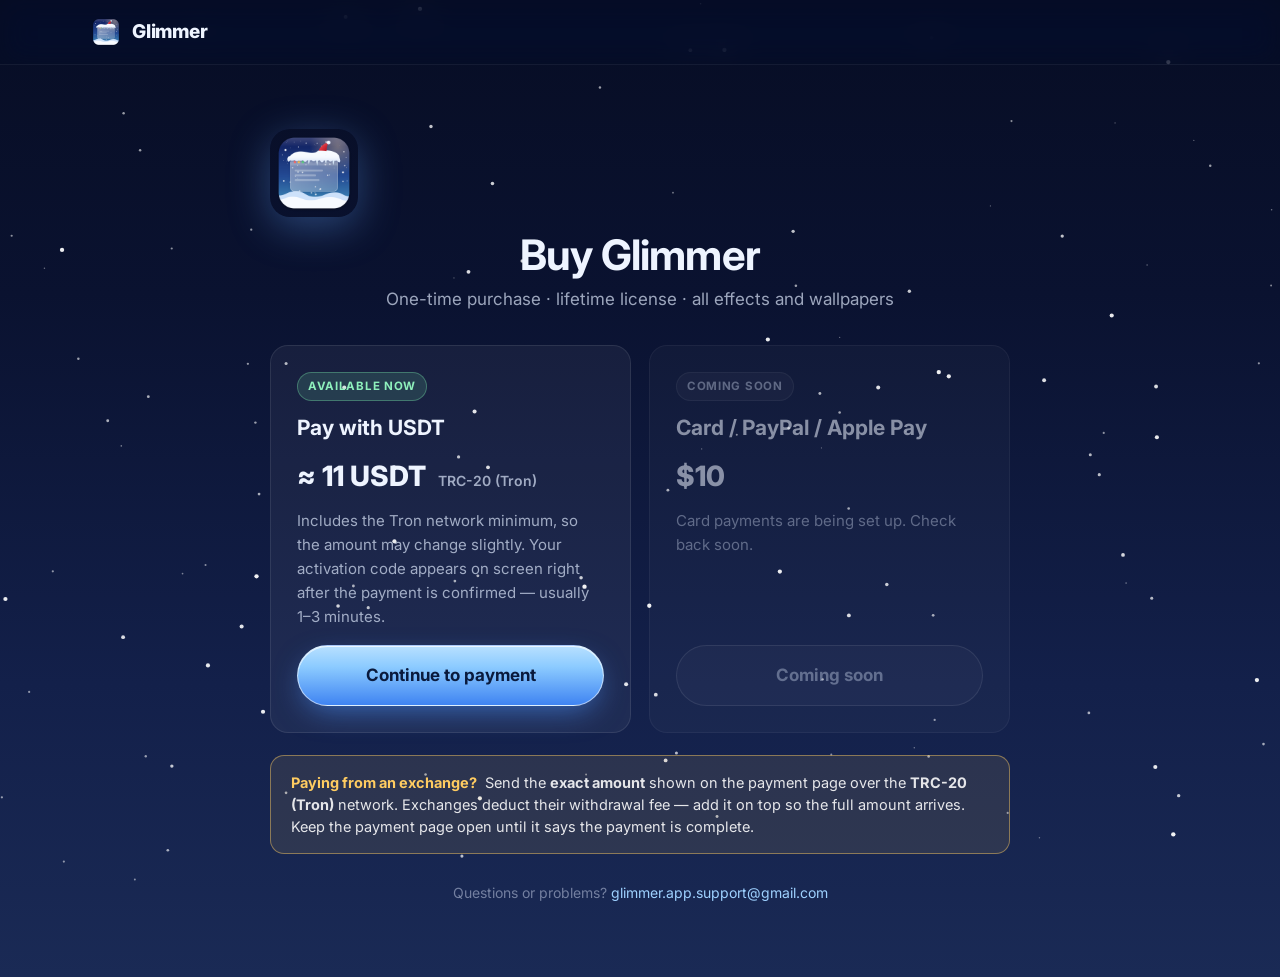
==== buy.html @ 3667d6c6 "Add USDT checkout: buy page and thank-you page that shows the activation code" ====
<!doctype html>
<html lang="en">
<head>
  <meta charset="utf-8">
  <meta name="viewport" content="width=device-width, initial-scale=1, viewport-fit=cover">
  <title>Buy Glimmer</title>
  <meta name="description" content="Buy a lifetime Glimmer license — one-time purchase, your activation code arrives right after payment.">
  <meta name="theme-color" content="#0A1230">
  <meta name="robots" content="noindex">
  <link rel="icon" type="image/png" href="assets/img/favicon.png">
  <link rel="preconnect" href="https://fonts.googleapis.com">
  <link rel="preconnect" href="https://fonts.gstatic.com" crossorigin>
  <link href="https://fonts.googleapis.com/css2?family=Inter:wght@400;500;600;700;800&display=swap" rel="stylesheet">
  <link rel="stylesheet" href="assets/style.css">
  <link rel="stylesheet" href="assets/checkout.css">
</head>
<body>
  <canvas id="sky-snow" aria-hidden="true"></canvas>
  <header class="nav">
    <div class="wrap nav__inner">
      <a class="logo" href="./" aria-label="Glimmer home"><img src="assets/img/icon-512.png" alt="" width="32" height="32"><span>Glimmer</span></a>
    </div>
  </header>

  <main class="checkout wrap">
    <div class="checkout__head">
      <img class="checkout__icon" src="assets/img/icon-512.png" alt="" width="88" height="88">
      <h1>Buy Glimmer</h1>
      <p>One-time purchase · lifetime license · all effects and wallpapers</p>
    </div>

    <div class="options">
      <a class="option" href="https://glimmer-pay.glimmer-app.workers.dev/buy" rel="nofollow">
        <span class="option__badge">Available now</span>
        <span class="option__title">Pay with USDT</span>
        <span class="option__price"><span id="usdt-price">≈ 11</span> USDT <small>TRC-20 (Tron)</small></span>
        <span class="option__text">Includes the Tron network minimum, so the amount may change slightly. Your activation code appears on screen right after the payment is confirmed — usually 1–3 minutes.</span>
        <span class="btn btn--ice btn--lg btn--block">Continue to payment</span>
      </a>

      <div class="option option--soon" aria-disabled="true">
        <span class="option__badge option__badge--muted">Coming soon</span>
        <span class="option__title">Card / PayPal / Apple Pay</span>
        <span class="option__price">$10</span>
        <span class="option__text">Card payments are being set up. Check back soon.</span>
        <span class="btn btn--ghost btn--lg btn--block btn--soon">Coming soon</span>
      </div>
    </div>

    <div class="notice">
      <strong>Paying from an exchange?</strong>
      Send the <b>exact amount</b> shown on the payment page over the <b>TRC-20 (Tron)</b> network.
      Exchanges deduct their withdrawal fee — add it on top so the full amount arrives.
      Keep the payment page open until it says the payment is complete.
    </div>

    <p class="checkout__help">Questions or problems? <a href="mailto:glimmer.app.support@gmail.com">glimmer.app.support@gmail.com</a></p>
  </main>

  <script src="assets/main.js" defer></script>
  <script>
    // текущая цена в USDT (зависит от минимума сети Tron у NOWPayments)
    fetch('https://glimmer-pay.glimmer-app.workers.dev/min', { cache: 'no-store' })
      .then(r => r.json()).then(d => { if (d.price) document.getElementById('usdt-price').textContent = d.price.toFixed(2); })
      .catch(() => {});
  </script>
</body>
</html>
---- assets/style.css ----
:root {
  --navy-0: #070D24;
  --navy-1: #0A1230;
  --navy-2: #13204A;
  --navy-3: #1A2A55;
  --ice: #9ED1FF;
  --ice-2: #8CCBFF;
  --blue: #3F84F2;
  --text: #EEF4FF;
  --muted: rgba(226, 236, 255, 0.68);
  --dim: rgba(226, 236, 255, 0.45);
  --card: rgba(255, 255, 255, 0.05);
  --card-border: rgba(255, 255, 255, 0.09);
  --snow: #F2F7FF;
  --radius: 18px;
  --wrap: 1180px;
  --pad: clamp(20px, 4vw, 40px);
}

* { box-sizing: border-box; }
html { scroll-behavior: smooth; -webkit-text-size-adjust: 100%; }
body {
  margin: 0;
  font-family: Inter, -apple-system, BlinkMacSystemFont, "SF Pro Text", "Segoe UI", sans-serif;
  color: var(--text);
  background: linear-gradient(180deg, var(--navy-0) 0%, var(--navy-1) 30%, var(--navy-2) 70%, var(--navy-3) 100%);
  background-color: var(--navy-1);
  line-height: 1.6;
  overflow-x: hidden;
  -webkit-font-smoothing: antialiased;
}
img { max-width: 100%; display: block; }
a { color: inherit; text-decoration: none; }
h1, h2, h3 { margin: 0; line-height: 1.12; letter-spacing: -0.02em; }
h2 { font-size: clamp(30px, 4.4vw, 48px); font-weight: 800; }
h3 { font-size: 18px; font-weight: 700; }
p { margin: 0; }

.wrap { width: 100%; max-width: var(--wrap); margin: 0 auto; padding: 0 var(--pad); }

#sky-snow { position: fixed; inset: 0; width: 100%; height: 100%; pointer-events: none; z-index: 0; }
main, .nav, .footer { position: relative; z-index: 1; }

/* ---------- Buttons ---------- */
.btn {
  display: inline-flex; align-items: center; justify-content: center; gap: 10px;
  font-weight: 700; border-radius: 999px; border: 1px solid transparent;
  transition: transform .15s ease, box-shadow .2s ease, filter .2s ease;
  white-space: nowrap;
}
.btn svg { width: 20px; height: 20px; fill: none; stroke: currentColor; stroke-width: 2.4; stroke-linecap: round; stroke-linejoin: round; }
.btn--ice {
  color: #0A1A3D;
  background: linear-gradient(180deg, #B8E0FF 0%, var(--ice-2) 35%, var(--blue) 100%);
  border-color: rgba(255,255,255,.55);
  box-shadow: 0 10px 30px -8px rgba(79, 150, 255, .65), inset 0 1px 0 rgba(255,255,255,.7);
}
.btn--ice:hover { transform: translateY(-1px); filter: brightness(1.06); box-shadow: 0 14px 36px -8px rgba(79, 150, 255, .8), inset 0 1px 0 rgba(255,255,255,.7); }
.btn--ice:active { transform: translateY(0); filter: brightness(.95); }
.btn--sm { padding: 8px 18px; font-size: 14px; }
.btn--lg { padding: 16px 30px; font-size: 17px; }
.btn--block { width: 100%; }
.btn--ghost { color: var(--muted); background: rgba(255,255,255,.05); border-color: rgba(255,255,255,.16); }
.btn--soon { cursor: default; user-select: none; }
/* картинки и видео нельзя перетащить, выделить или сохранить через меню */
img, video { -webkit-user-drag: none; user-select: none; -webkit-touch-callout: none; }

.badge, .eyebrow {
  display: inline-block; font-size: 12px; font-weight: 700; letter-spacing: .12em; text-transform: uppercase; color: var(--ice);
}
.badge { padding: 7px 14px; border: 1px solid rgba(158, 209, 255, .35); border-radius: 999px; background: rgba(158, 209, 255, .08); }
.muted { color: var(--muted); }
.small { font-size: 13px; }

/* ---------- Nav ---------- */
.nav { position: sticky; top: 0; z-index: 20; backdrop-filter: saturate(150%) blur(14px); -webkit-backdrop-filter: saturate(150%) blur(14px); background: rgba(7, 13, 36, .55); border-bottom: 1px solid rgba(255,255,255,.06); }
.nav__inner { display: flex; align-items: center; gap: 28px; height: 64px; }
.logo { display: inline-flex; align-items: center; gap: 10px; font-weight: 800; font-size: 19px; letter-spacing: -0.01em; }
.logo img { width: 32px; height: 32px; border-radius: 8px; }
.nav__links { display: flex; gap: 28px; margin-left: auto; font-size: 15px; color: var(--muted); }
.nav__links a:hover { color: var(--text); }
.nav__toggle { display: none; }

/* ---------- Hero ---------- */
.hero { padding: clamp(48px, 8vw, 96px) 0 0; text-align: center; }
.hero__text { display: flex; flex-direction: column; align-items: center; }
.hero h1 { font-size: clamp(42px, 8vw, 88px); font-weight: 800; margin: 22px 0 18px; text-shadow: 0 6px 40px rgba(120, 170, 255, .25); }
.lead { max-width: 680px; font-size: clamp(17px, 1.6vw, 20px); color: var(--muted); }
.cta { display: flex; align-items: center; gap: 22px; margin-top: 34px; flex-wrap: wrap; justify-content: center; }
.price-note { display: flex; flex-direction: column; text-align: left; line-height: 1.35; }
.price-note strong { font-size: 18px; font-weight: 700; }
.price-note > span { font-size: 14px; color: var(--muted); }

/* ---------- Mac mockup ---------- */
.mac { position: relative; margin: clamp(48px, 7vw, 80px) auto 0; max-width: 1080px; }
.mac::before { content: ""; position: absolute; inset: 10% 5% -5%; background: radial-gradient(closest-side, rgba(90, 150, 255, .35), transparent); filter: blur(30px); z-index: -1; }
.mac__screen {
  position: relative; aspect-ratio: 16 / 10; overflow: hidden;
  border-radius: 18px 18px 0 0; border: 10px solid #0B0F1C; border-bottom-width: 14px; background: #000;
  container-type: inline-size;
}
.mac__wall { position: absolute; inset: 0; width: 100%; height: 100%; object-fit: cover; }
.mac__chin { height: clamp(14px, 2.2vw, 26px); margin: 0 -1.5%; border-radius: 0 0 14px 14px; background: linear-gradient(180deg, #C9CFDB, #8E96A8); }
.mac__stand { width: 20%; height: clamp(26px, 5vw, 60px); margin: 0 auto; background: linear-gradient(180deg, #A5ADBD, #6F788A); clip-path: polygon(14% 0, 86% 0, 100% 100%, 0 100%); }

.mac__menubar {
  position: absolute; top: 0; left: 0; right: 0; height: 3.4%; min-height: 12px;
  display: flex; align-items: center; gap: 2.2%; padding: 0 1.6%;
  font-size: clamp(6px, 1.25cqw, 13px); color: #fff; background: rgba(10, 16, 40, .45); backdrop-filter: blur(8px);
}
.mac__apple { width: 1.1em; height: 1.1em; border-radius: 50%; background: #fff; opacity: .9; }
.mac__spacer { flex: 1; }
.mac__tray { height: 1.5em; width: auto; border-radius: 3px; }

.mac__window {
  position: absolute; left: 10%; top: 17%; width: 46%; height: 50%;
  background: #F4F7FC; border-radius: 1.2cqw; box-shadow: 0 2cqw 5cqw rgba(0, 0, 0, .45);
}
.mac__titlebar { display: flex; align-items: center; gap: .7cqw; height: 9%; padding: 0 1.6cqw; border-bottom: 1px solid #E3E7EF; color: #4A5468; font-size: clamp(6px, 1.15cqw, 13px); font-weight: 600; }
.mac__titlebar i { width: 1cqw; height: 1cqw; min-width: 5px; min-height: 5px; border-radius: 50%; background: #FF5F57; }
.mac__titlebar i:nth-child(2) { background: #FEBC2E; }
.mac__titlebar i:nth-child(3) { background: #28C840; }
.mac__titlebar span { margin-left: auto; margin-right: auto; padding-right: 5cqw; }
.mac__doc { padding: 3cqw 3cqw; color: #1B2333; }
.mac__doc h3 { font-size: clamp(9px, 2.3cqw, 26px); margin-bottom: 2.4cqw; }
.mac__doc p { height: 1cqw; min-height: 4px; margin-bottom: 1.6cqw; border-radius: 99px; background: #DCE2EC; }
.mac__doc p.s { width: 70%; }
.mac__doc p.xs { width: 45%; }

/* snow caps: drawn by main.js to the exact size of each element — the snow sits on the top edge
   and drapes down over the rounded corners, following their curve */
.snowcap { position: absolute; left: 0; overflow: visible; fill: var(--snow); pointer-events: none; z-index: 2;
  filter: drop-shadow(0 -1px 0 rgba(255,255,255,.9)) drop-shadow(0 2px 3px rgba(20, 40, 90, .28)); }
.mac__panel {
  position: absolute; right: 2.5%; top: 4.6%; width: 25%; height: auto;
  border-radius: 1.4cqw; filter: drop-shadow(0 2cqw 3cqw rgba(0, 0, 0, .5));
}
.mac__floor { position: absolute; left: -2%; right: -2%; bottom: -1%; height: 7%; background: linear-gradient(180deg, rgba(242,247,255,.0), rgba(242,247,255,.92) 45%); border-radius: 50% 50% 0 0 / 70% 70% 0 0; }
.mac__dock {
  position: absolute; left: 50%; bottom: 2.4%; transform: translateX(-50%);
  display: flex; align-items: center; gap: 1cqw; padding: .9cqw 1.4cqw;
  background: rgba(255, 255, 255, .22); border: 1px solid rgba(255,255,255,.35); border-radius: 1.6cqw; backdrop-filter: blur(10px);
}
.mac__dock i, .mac__dock img { width: 4.2cqw; height: 4.2cqw; border-radius: 1cqw; background: var(--c); box-shadow: inset 0 -.4cqw 0 rgba(0,0,0,.12); }
.mac__snow { position: absolute; inset: 0; width: 100%; height: 100%; pointer-events: none; }

/* ---------- Sections ---------- */
.section { padding: clamp(72px, 10vw, 128px) 0; }
.section__head { max-width: 760px; margin: 0 auto clamp(36px, 5vw, 56px); text-align: center; }
.section__head h2 { margin: 12px 0 16px; }
.section__head p { font-size: 18px; color: var(--muted); }

.drift-divider { position: relative; z-index: 1; height: 70px; margin-top: -1px; background:
  radial-gradient(120px 40px at 8% 100%, rgba(242,247,255,.10), transparent 70%),
  radial-gradient(160px 46px at 32% 100%, rgba(242,247,255,.08), transparent 70%),
  radial-gradient(140px 40px at 58% 100%, rgba(242,247,255,.10), transparent 70%),
  radial-gradient(180px 50px at 86% 100%, rgba(242,247,255,.08), transparent 70%); }

/* video */
.video { position: relative; max-width: 1060px; margin: 0 auto; border-radius: 22px; overflow: hidden; border: 1px solid var(--card-border); box-shadow: 0 30px 80px -30px rgba(0, 0, 0, .8); background: #050914; }
.video video { display: block; width: 100%; aspect-ratio: 16 / 10; background: #050914; }
.video__poster { display: block; width: 100%; aspect-ratio: 16 / 9; }
.video__poster { position: relative; }
.video__poster img { width: 100%; height: 100%; object-fit: cover; filter: brightness(.55) saturate(.9); }
.video__tag { position: absolute; left: 20px; top: 20px; padding: 7px 14px; font-size: 13px; font-weight: 600; border-radius: 999px; background: rgba(7, 13, 36, .7); border: 1px solid rgba(158, 209, 255, .3); color: var(--ice); }
.video__play { position: absolute; left: 50%; top: 50%; transform: translate(-50%, -50%); width: clamp(64px, 9vw, 96px); aspect-ratio: 1; display: grid; place-items: center; border-radius: 50%; background: rgba(255, 255, 255, .16); border: 1px solid rgba(255,255,255,.4); backdrop-filter: blur(10px); }
.video__play svg { width: 42%; fill: #fff; margin-left: 6%; }

/* features */
.grid { display: grid; gap: 18px; }
.grid--3 { grid-template-columns: repeat(3, minmax(0, 1fr)); }
.card { padding: 28px; border-radius: var(--radius); background: var(--card); border: 1px solid var(--card-border); transition: border-color .2s, background .2s; }
.card:hover { border-color: rgba(158, 209, 255, .3); background: rgba(255,255,255,.07); }
.card__icon { width: 46px; height: 46px; display: grid; place-items: center; margin-bottom: 18px; border-radius: 14px; background: rgba(158, 209, 255, .12); border: 1px solid rgba(158, 209, 255, .25); }
.card__icon svg { width: 24px; height: 24px; fill: none; stroke: var(--ice); stroke-width: 1.9; stroke-linecap: round; stroke-linejoin: round; }
.card h3 { margin-bottom: 8px; }
.card p { color: var(--muted); font-size: 15.5px; }

.effects { margin-top: clamp(56px, 8vw, 96px); }
.effects__title { text-align: center; font-size: clamp(22px, 2.6vw, 30px); margin-bottom: 28px; }
.effects__grid { display: grid; grid-template-columns: repeat(6, minmax(0, 1fr)); gap: 14px; }
.effect { margin: 0; border-radius: 16px; overflow: hidden; background: var(--card); border: 1px solid var(--card-border); }
.effect img { width: 100%; aspect-ratio: 4 / 5; object-fit: cover; transition: transform .5s ease; }
.effect:hover img { transform: scale(1.05); }
.effect figcaption { padding: 12px 14px 14px; display: flex; flex-direction: column; gap: 2px; }
.effect b { font-size: 15px; }
.effect span { font-size: 12.5px; color: var(--muted); line-height: 1.4; }

/* panel screenshots — shown whole, at their real proportions */
.panels { display: grid; grid-template-columns: repeat(3, minmax(0, 1fr)); gap: 22px; align-items: stretch; }
.panel { margin: 0; display: flex; flex-direction: column; }
.panel__stage { flex: 1; }
.panel__stage { padding: clamp(22px, 3vw, 36px); border-radius: 22px; background: radial-gradient(120% 90% at 50% 0%, rgba(110, 160, 255, .22), rgba(255,255,255,.03) 60%); border: 1px solid var(--card-border); display: grid; place-items: center; }
.panel__stage img { width: 100%; max-width: 330px; height: auto; filter: drop-shadow(0 18px 30px rgba(0, 0, 0, .55)); }
.panel figcaption { display: flex; flex-direction: column; gap: 6px; padding: 18px 6px 0; }
.panel figcaption b { font-size: 20px; }
.panel figcaption span:last-child { color: var(--muted); font-size: 15px; }
.chip { align-self: flex-start; padding: 3px 10px; border-radius: 999px; font-size: 12px; font-weight: 600; color: var(--ice); background: rgba(158, 209, 255, .1); border: 1px solid rgba(158, 209, 255, .25); }

/* pricing */
.pricing { position: relative; display: grid; grid-template-columns: 1fr 1fr; gap: clamp(24px, 4vw, 56px); max-width: 940px; margin: 0 auto; padding: clamp(28px, 4vw, 48px); border-radius: 26px; background: linear-gradient(160deg, rgba(255,255,255,.08), rgba(255,255,255,.03)); border: 1px solid rgba(255,255,255,.12); box-shadow: 0 30px 80px -30px rgba(0,0,0,.7); }
.pricing__main { display: flex; flex-direction: column; gap: 16px; }
.pricing__price { display: flex; align-items: baseline; gap: 12px; }
.pricing__price .price { font-size: clamp(56px, 7vw, 76px); font-weight: 800; letter-spacing: -0.04em; line-height: 1; }
.pricing__price small { font-size: 18px; color: var(--muted); }
.pricing__list { list-style: none; margin: 0; padding: 0; display: flex; flex-direction: column; gap: 14px; align-self: center; }
.pricing__list li { position: relative; padding-left: 32px; color: var(--muted); }
.pricing__list li::before { content: ""; position: absolute; left: 0; top: 3px; width: 20px; height: 20px; border-radius: 50%; background: rgba(158, 209, 255, .16) url("data:image/svg+xml,%3Csvg xmlns='http://www.w3.org/2000/svg' viewBox='0 0 24 24' fill='none' stroke='%239ED1FF' stroke-width='3' stroke-linecap='round' stroke-linejoin='round'%3E%3Cpath d='M6 12.5l4 4 8-9'/%3E%3C/svg%3E") center / 13px no-repeat; }

/* install & faq */
.two-col { display: grid; grid-template-columns: 1fr 1fr; gap: clamp(40px, 6vw, 80px); }
.two-col h2 { font-size: clamp(28px, 3.4vw, 40px); margin: 10px 0 28px; }
.steps { list-style: none; counter-reset: s; margin: 0; padding: 0; display: flex; flex-direction: column; gap: 14px; }
.steps li { counter-increment: s; position: relative; padding: 18px 20px 18px 66px; border-radius: 16px; background: var(--card); border: 1px solid var(--card-border); display: flex; flex-direction: column; gap: 4px; }
.steps li::before { content: counter(s); position: absolute; left: 18px; top: 18px; width: 32px; height: 32px; display: grid; place-items: center; border-radius: 50%; font-weight: 800; color: #0A1A3D; background: linear-gradient(180deg, #B8E0FF, var(--blue)); }
.steps span { color: var(--muted); font-size: 15px; }
.faq { display: flex; flex-direction: column; gap: 10px; }
.faq details { border-radius: 16px; background: var(--card); border: 1px solid var(--card-border); padding: 0 20px; }
.faq summary { cursor: pointer; list-style: none; padding: 18px 28px 18px 0; font-weight: 700; position: relative; }
.faq summary::-webkit-details-marker { display: none; }
.faq summary::after { content: "+"; position: absolute; right: 0; top: 50%; transform: translateY(-50%); font-size: 22px; font-weight: 400; color: var(--ice); transition: transform .2s; }
.faq details[open] summary::after { transform: translateY(-50%) rotate(45deg); }
.faq details p { padding: 0 0 18px; color: var(--muted); font-size: 15px; }

/* final */
.final { position: relative; padding: clamp(80px, 10vw, 130px) 0 clamp(150px, 16vw, 210px); text-align: center; overflow: hidden; }
.final__inner { display: flex; flex-direction: column; align-items: center; gap: 22px; position: relative; z-index: 1; }
.final__inner img { border-radius: 22px; filter: drop-shadow(0 16px 40px rgba(90, 150, 255, .45)); }
.cta--center { margin-top: 6px; }
.final__ground { position: absolute; left: -5%; right: -5%; bottom: -2px; height: clamp(90px, 12vw, 150px); background: var(--snow); border-radius: 50% 50% 0 0 / 100% 100% 0 0; box-shadow: 0 -10px 40px rgba(200, 225, 255, .25); }

/* footer */
.footer { background: var(--snow); color: #1B2B4F; padding: 0 0 32px; margin-top: -1px; }
.footer__inner { display: flex; align-items: center; gap: 28px; flex-wrap: wrap; }
.logo--dark { font-size: 17px; }
.logo--dark img { width: 24px; height: 24px; border-radius: 6px; }
.footer nav { display: flex; gap: 22px; font-size: 14px; color: #3A4D78; }
.footer small { margin-left: auto; color: #5A6B90; font-size: 13px; }

/* ---------- Responsive ---------- */
@media (max-width: 1024px) {
  .grid--3 { grid-template-columns: repeat(2, minmax(0, 1fr)); }
  .effects__grid { grid-template-columns: repeat(3, minmax(0, 1fr)); }
  .panels { grid-template-columns: repeat(3, minmax(0, 1fr)); gap: 14px; }
  .panel figcaption b { font-size: 17px; }
}

@media (max-width: 860px) {
  .nav__links { position: fixed; top: 64px; left: 0; right: 0; flex-direction: column; gap: 0; margin: 0; padding: 8px var(--pad) 18px; background: #070D24; box-shadow: 0 20px 40px rgba(0,0,0,.5); border-bottom: 1px solid rgba(255,255,255,.08); transform: translateY(-120%); opacity: 0; transition: transform .25s ease, opacity .2s ease; pointer-events: none; }
  .nav__links a { padding: 14px 0; font-size: 17px; border-bottom: 1px solid rgba(255,255,255,.06); }
  .nav.is-open .nav__links { transform: none; opacity: 1; pointer-events: auto; }
  .nav__cta { margin-left: auto; }
  .nav__toggle { display: grid; gap: 6px; place-content: center; width: 40px; height: 40px; border: 0; background: transparent; cursor: pointer; padding: 0; }
  .nav__toggle span { display: block; width: 22px; height: 2px; border-radius: 2px; background: var(--text); transition: transform .2s; }
  .nav.is-open .nav__toggle span:first-child { transform: translateY(4px) rotate(45deg); }
  .nav.is-open .nav__toggle span:last-child { transform: translateY(-4px) rotate(-45deg); }

  .panels { grid-template-columns: 1fr; max-width: 420px; margin: 0 auto; gap: 36px; }
  .pricing, .two-col { grid-template-columns: 1fr; }
  .pricing__list { align-self: start; }
  .br-wide { display: none; }
}

@media (max-width: 600px) {
  .grid--3 { grid-template-columns: 1fr; }
  .effects__grid { grid-template-columns: repeat(2, minmax(0, 1fr)); gap: 10px; }
  .effect img { aspect-ratio: 1 / 1; }
  .cta { flex-direction: column; gap: 14px; }
  .cta .btn { width: 100%; }
  .price-note { text-align: center; align-items: center; }
  .mac__screen { border-width: 5px; border-bottom-width: 8px; border-radius: 10px 10px 0 0; }
  .mac__panel { width: 32%; }
  .mac__window { width: 52%; left: 5%; }
  .footer__inner { flex-direction: column; align-items: flex-start; gap: 14px; }
  .footer small { margin-left: 0; }
  .card { padding: 22px; }
}

@media (max-width: 400px) {
  .nav__cta { display: none; }
  .nav__toggle { margin-left: auto; }
  .hero h1 { font-size: 38px; }
}

@media (prefers-reduced-motion: reduce) {
  html { scroll-behavior: auto; }
  .btn, .effect img { transition: none; }
}
---- assets/checkout.css ----
/* buy.html / thanks.html */
[hidden] { display: none !important; }
.checkout { max-width: 820px; padding-top: clamp(32px, 6vw, 64px); padding-bottom: 72px; position: relative; z-index: 1; }
.checkout__head { text-align: center; margin-bottom: 32px; }
.checkout__icon { width: 88px; height: 88px; border-radius: 20px; box-shadow: 0 10px 40px rgba(102, 170, 255, .35); margin-bottom: 14px; }
.checkout__head h1 { font-size: clamp(30px, 5vw, 42px); margin: 0 0 8px; }
.checkout__head p { color: var(--muted); font-size: 17px; margin: 0; min-height: 1.4em; }
.checkout__help { text-align: center; color: var(--dim); font-size: 14px; margin-top: 28px; }
.checkout__help a, .panel a, .notice a { color: var(--ice); }

.options { display: grid; grid-template-columns: 1fr 1fr; gap: 18px; }
.option { display: flex; flex-direction: column; gap: 10px; padding: 26px; border-radius: var(--radius); background: var(--card); border: 1px solid var(--card-border); color: inherit; text-decoration: none; transition: border-color .2s, background .2s, transform .15s; }
a.option:hover { border-color: rgba(158, 209, 255, .45); background: rgba(255,255,255,.07); transform: translateY(-2px); }
.option--soon { opacity: .55; }
.option__badge { align-self: flex-start; font-size: 11.5px; font-weight: 700; letter-spacing: .06em; text-transform: uppercase; padding: 4px 10px; border-radius: 999px; background: rgba(120, 230, 170, .14); color: #8EF0BC; border: 1px solid rgba(120, 230, 170, .35); }
.option__badge--muted { background: rgba(255,255,255,.06); color: var(--muted); border-color: var(--card-border); }
.option__title { font-size: 21px; font-weight: 700; }
.option__price { font-size: 28px; font-weight: 800; }
.option__price small { font-size: 14px; font-weight: 600; color: var(--muted); margin-left: 6px; }
.option__text { color: var(--muted); font-size: 15px; flex: 1; }
.option .btn { margin-top: 6px; }

.notice { margin-top: 22px; padding: 16px 20px; border-radius: 14px; font-size: 14.5px; line-height: 1.5; color: rgba(255,255,255,.88); background: rgba(255, 204, 97, .10); border: 1px solid rgba(255, 204, 97, .45); }
.notice strong { color: #FFCC61; margin-right: 4px; }

.panel { padding: 30px; border-radius: var(--radius); background: var(--card); border: 1px solid var(--card-border); text-align: center; }
.panel p { margin: 8px 0; }
.panel .muted, .muted { color: var(--muted); font-size: 15px; }
.panel--ok { border-color: rgba(120, 230, 170, .45); }
.panel--warn { border-color: rgba(255, 140, 140, .5); }
.code { font-family: ui-monospace, "SF Mono", Menlo, monospace; font-size: clamp(22px, 6vw, 34px); font-weight: 700; letter-spacing: .06em; margin: 10px 0 18px; padding: 16px; border-radius: 14px; background: rgba(0,0,0,.25); border: 1px dashed rgba(158, 209, 255, .5); user-select: all; word-break: break-all; }
.warn { margin-top: 18px !important; font-size: 14.5px; color: #FFDFA0; }
.steps { text-align: left; max-width: 460px; margin: 18px auto 10px; padding-left: 22px; color: rgba(255,255,255,.88); line-height: 1.7; }
.spinner { width: 44px; height: 44px; margin: 4px auto 16px; border-radius: 50%; border: 4px solid rgba(158, 209, 255, .2); border-top-color: var(--ice); animation: spin 1s linear infinite; }
@keyframes spin { to { transform: rotate(360deg); } }
.lookup { display: flex; gap: 10px; justify-content: center; margin: 16px auto 4px; max-width: 420px; }
.lookup input { flex: 1; min-width: 0; padding: 12px 16px; border-radius: 999px; border: 1px solid rgba(158, 209, 255, .45); background: rgba(255,255,255,.06); color: #fff; font: inherit; font-size: 16px; }
.lookup input:focus { outline: none; border-color: var(--ice); }

@media (max-width: 680px) {
  .options { grid-template-columns: 1fr; }
  .lookup { flex-direction: column; }
  .panel { padding: 22px 16px; }
}
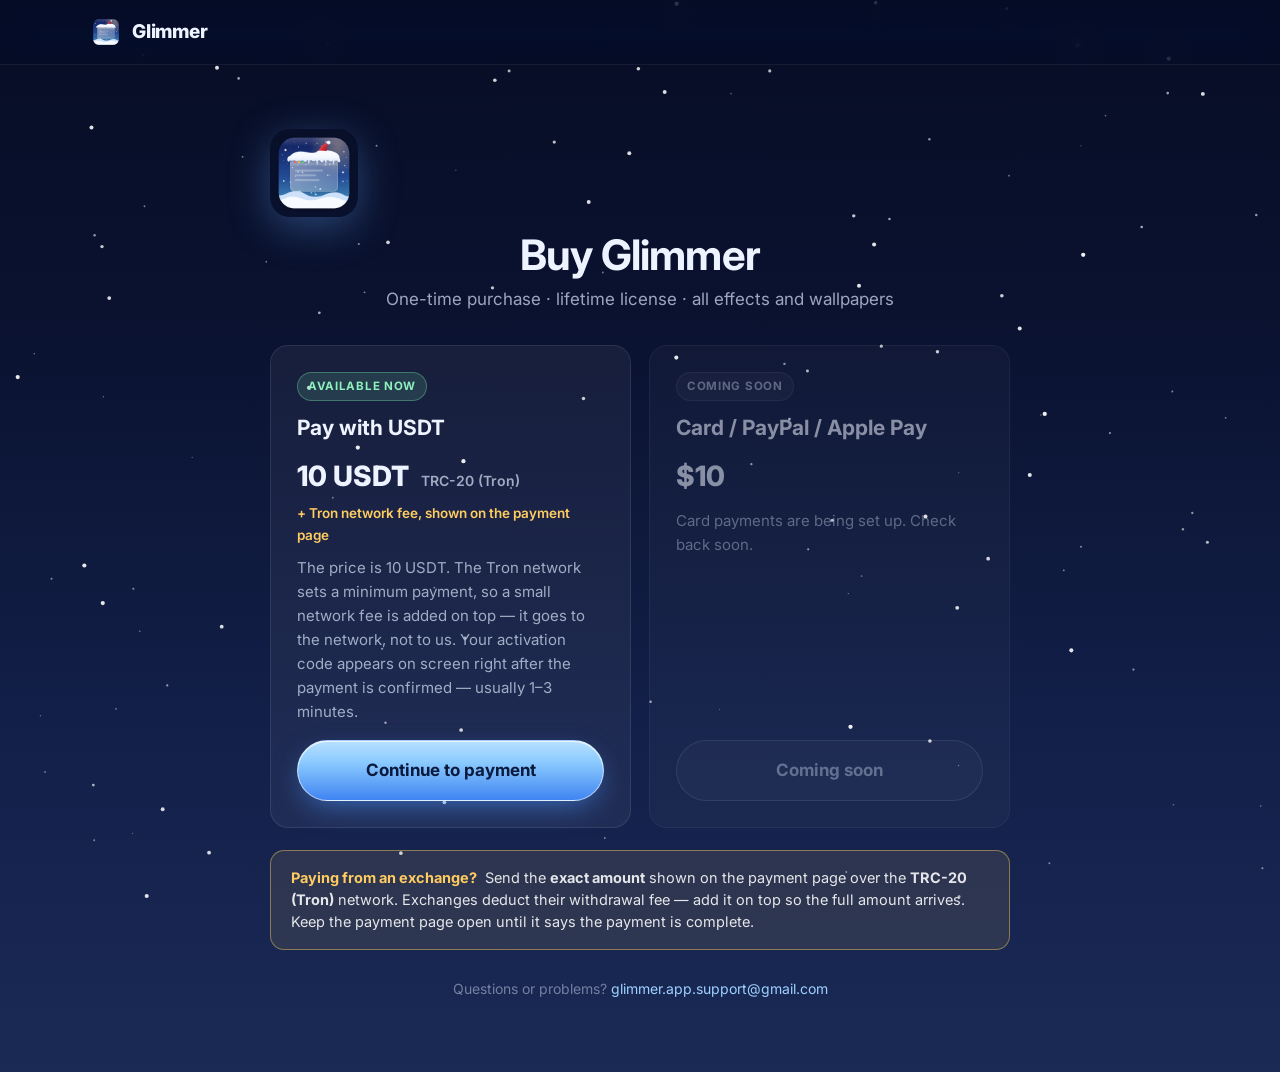
==== commit a95742da: "Buy page: show the price as 10 USDT and the Tron network fee separately" ====
--- a/buy.html
+++ b/buy.html
@@ -33,8 +33,9 @@
       <a class="option" href="https://glimmer-pay.glimmer-app.workers.dev/buy" rel="nofollow">
         <span class="option__badge">Available now</span>
         <span class="option__title">Pay with USDT</span>
-        <span class="option__price"><span id="usdt-price">≈ 11</span> USDT <small>TRC-20 (Tron)</small></span>
-        <span class="option__text">Includes the Tron network minimum, so the amount may change slightly. Your activation code appears on screen right after the payment is confirmed — usually 1–3 minutes.</span>
+        <span class="option__price">10 USDT <small>TRC-20 (Tron)</small></span>
+        <span class="option__fee" id="usdt-fee">+ Tron network fee, shown on the payment page</span>
+        <span class="option__text">The price is 10 USDT. The Tron network sets a minimum payment, so a small network fee is added on top — it goes to the network, not to us. Your activation code appears on screen right after the payment is confirmed — usually 1–3 minutes.</span>
         <span class="btn btn--ice btn--lg btn--block">Continue to payment</span>
       </a>
 
@@ -61,7 +62,7 @@
   <script>
     // текущая цена в USDT (зависит от минимума сети Tron у NOWPayments)
     fetch('https://glimmer-pay.glimmer-app.workers.dev/min', { cache: 'no-store' })
-      .then(r => r.json()).then(d => { if (d.price) document.getElementById('usdt-price').textContent = d.price.toFixed(2); })
+      .then(r => r.json()).then(d => { const fee = d.price - 10; if (fee > 0.005) document.getElementById('usdt-fee').textContent = `+ ${fee.toFixed(2)} USDT Tron network fee`; })
       .catch(() => {});
   </script>
 </body>
--- a/assets/style.css
+++ b/assets/style.css
@@ -113,7 +113,7 @@
 .mac__tray { height: 1.5em; width: auto; border-radius: 3px; }
 
 .mac__window {
-  position: absolute; left: 10%; top: 17%; width: 46%; height: 50%;
+  position: absolute; left: 10%; top: 22%; width: 46%; height: 46%;
   background: #F4F7FC; border-radius: 1.2cqw; box-shadow: 0 2cqw 5cqw rgba(0, 0, 0, .45);
 }
 .mac__titlebar { display: flex; align-items: center; gap: .7cqw; height: 9%; padding: 0 1.6cqw; border-bottom: 1px solid #E3E7EF; color: #4A5468; font-size: clamp(6px, 1.15cqw, 13px); font-weight: 600; }
@@ -132,10 +132,27 @@
 .snowcap { position: absolute; left: 0; overflow: visible; fill: var(--snow); pointer-events: none; z-index: 2;
   filter: drop-shadow(0 -1px 0 rgba(255,255,255,.9)) drop-shadow(0 2px 3px rgba(20, 40, 90, .28)); }
 .mac__panel {
-  position: absolute; right: 2.5%; top: 4.6%; width: 25%; height: auto;
-  border-radius: 1.4cqw; filter: drop-shadow(0 2cqw 3cqw rgba(0, 0, 0, .5));
-}
-.mac__floor { position: absolute; left: -2%; right: -2%; bottom: -1%; height: 7%; background: linear-gradient(180deg, rgba(242,247,255,.0), rgba(242,247,255,.92) 45%); border-radius: 50% 50% 0 0 / 70% 70% 0 0; }
+  position: absolute; right: 2.5%; top: 4.6%; width: 25%; height: auto; z-index: 3;
+  filter: drop-shadow(0 2cqw 3cqw rgba(0, 0, 0, .5));
+}
+.mac__panel img { display: block; width: 100%; height: auto; border-radius: 1.4cqw; }
+/* the four action tiles of the panel are real buttons */
+.mac__act { position: absolute; padding: 0; border: 0; border-radius: 1cqw; background: transparent; cursor: pointer; transition: background .15s, box-shadow .15s; }
+.mac__act:hover, .mac__act:focus-visible { background: rgba(158, 209, 255, .16); box-shadow: inset 0 0 0 1px rgba(158, 209, 255, .55); outline: none; }
+.mac__act.is-hit { background: rgba(158, 209, 255, .38); }
+.mac__screen:not(.is-snow) .mac__act[data-act="gnomes"], .mac__screen:not(.is-snow) .mac__act[data-act="plough"] { cursor: default; background: transparent; box-shadow: none; }
+.mac__screen { touch-action: pan-y; user-select: none; -webkit-user-select: none; }
+.mac__window { cursor: grab; }
+
+/* hint and shortcuts under the live desktop */
+.play { max-width: 860px; margin: 26px auto 0; text-align: center; }
+.play__hint { margin: 0 0 14px; color: var(--muted); font-size: 15.5px; line-height: 1.55; }
+.play__hint b { color: var(--text); }
+.play__btns { display: flex; flex-wrap: wrap; gap: 10px; justify-content: center; }
+.chip { font: inherit; font-size: 14.5px; font-weight: 600; color: var(--text); padding: 9px 16px; border-radius: 999px; cursor: pointer;
+  background: rgba(255, 255, 255, .07); border: 1px solid rgba(158, 209, 255, .32); transition: background .15s, border-color .15s, transform .12s; }
+.chip:hover { background: rgba(158, 209, 255, .18); border-color: rgba(158, 209, 255, .7); }
+.chip:active { transform: scale(.97); }
 .mac__dock {
   position: absolute; left: 50%; bottom: 2.4%; transform: translateX(-50%);
   display: flex; align-items: center; gap: 1cqw; padding: .9cqw 1.4cqw;
--- a/assets/checkout.css
+++ b/assets/checkout.css
@@ -17,6 +17,7 @@
 .option__title { font-size: 21px; font-weight: 700; }
 .option__price { font-size: 28px; font-weight: 800; }
 .option__price small { font-size: 14px; font-weight: 600; color: var(--muted); margin-left: 6px; }
+.option__fee { margin-top: -6px; font-size: 13.5px; font-weight: 600; color: #FFCC61; }
 .option__text { color: var(--muted); font-size: 15px; flex: 1; }
 .option .btn { margin-top: 6px; }
 
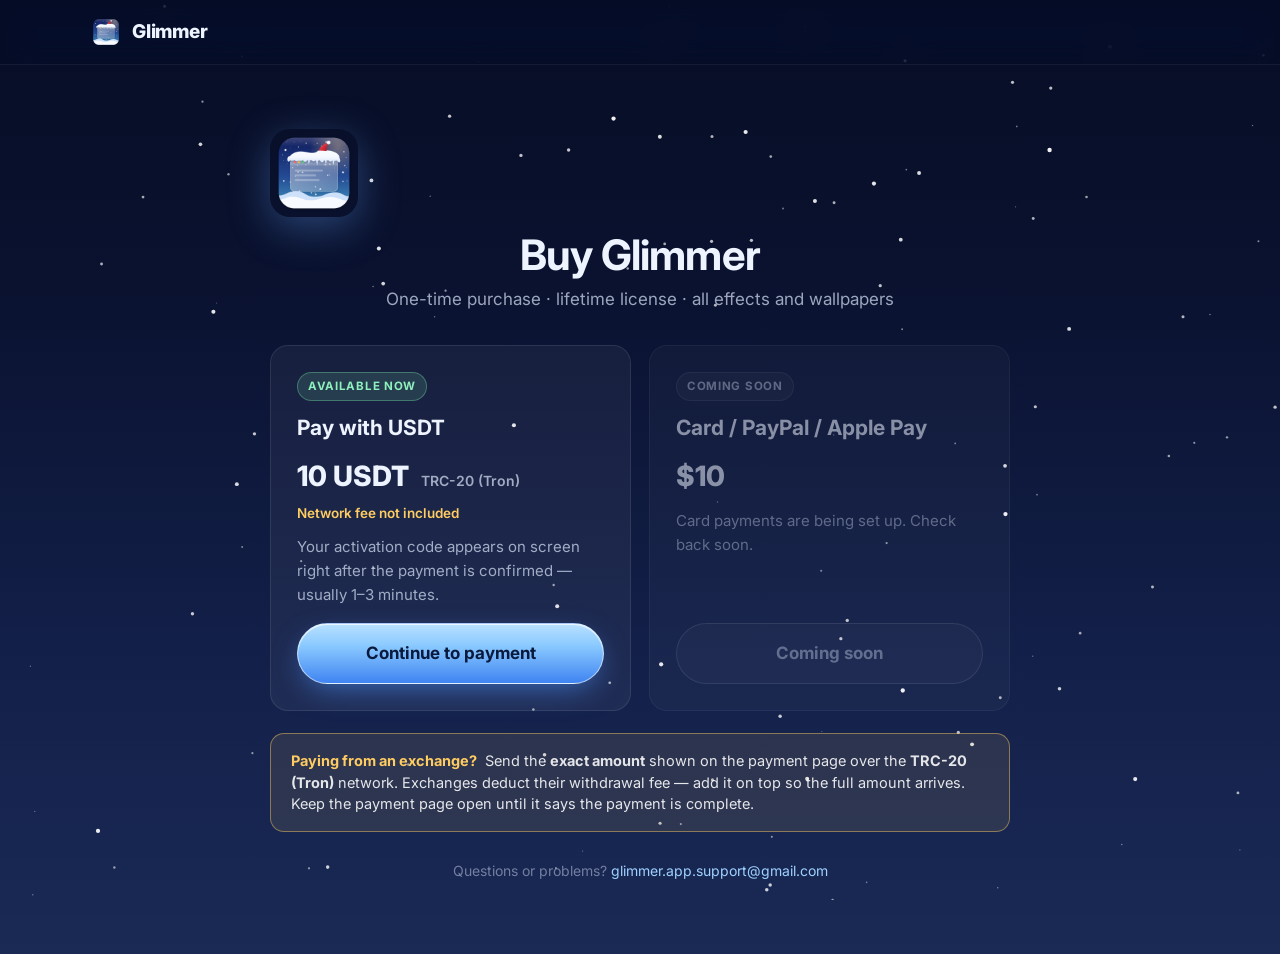
==== commit 40976562: "Buy page: price without the fee amount, note that the network fee is not included" ====
--- a/buy.html
+++ b/buy.html
@@ -34,8 +34,8 @@
         <span class="option__badge">Available now</span>
         <span class="option__title">Pay with USDT</span>
         <span class="option__price">10 USDT <small>TRC-20 (Tron)</small></span>
-        <span class="option__fee" id="usdt-fee">+ Tron network fee, shown on the payment page</span>
-        <span class="option__text">The price is 10 USDT. The Tron network sets a minimum payment, so a small network fee is added on top — it goes to the network, not to us. Your activation code appears on screen right after the payment is confirmed — usually 1–3 minutes.</span>
+        <span class="option__fee">Network fee not included</span>
+        <span class="option__text">Your activation code appears on screen right after the payment is confirmed — usually 1–3 minutes.</span>
         <span class="btn btn--ice btn--lg btn--block">Continue to payment</span>
       </a>
 
@@ -59,11 +59,5 @@
   </main>
 
   <script src="assets/main.js" defer></script>
-  <script>
-    // текущая цена в USDT (зависит от минимума сети Tron у NOWPayments)
-    fetch('https://glimmer-pay.glimmer-app.workers.dev/min', { cache: 'no-store' })
-      .then(r => r.json()).then(d => { const fee = d.price - 10; if (fee > 0.005) document.getElementById('usdt-fee').textContent = `+ ${fee.toFixed(2)} USDT Tron network fee`; })
-      .catch(() => {});
-  </script>
 </body>
 </html>
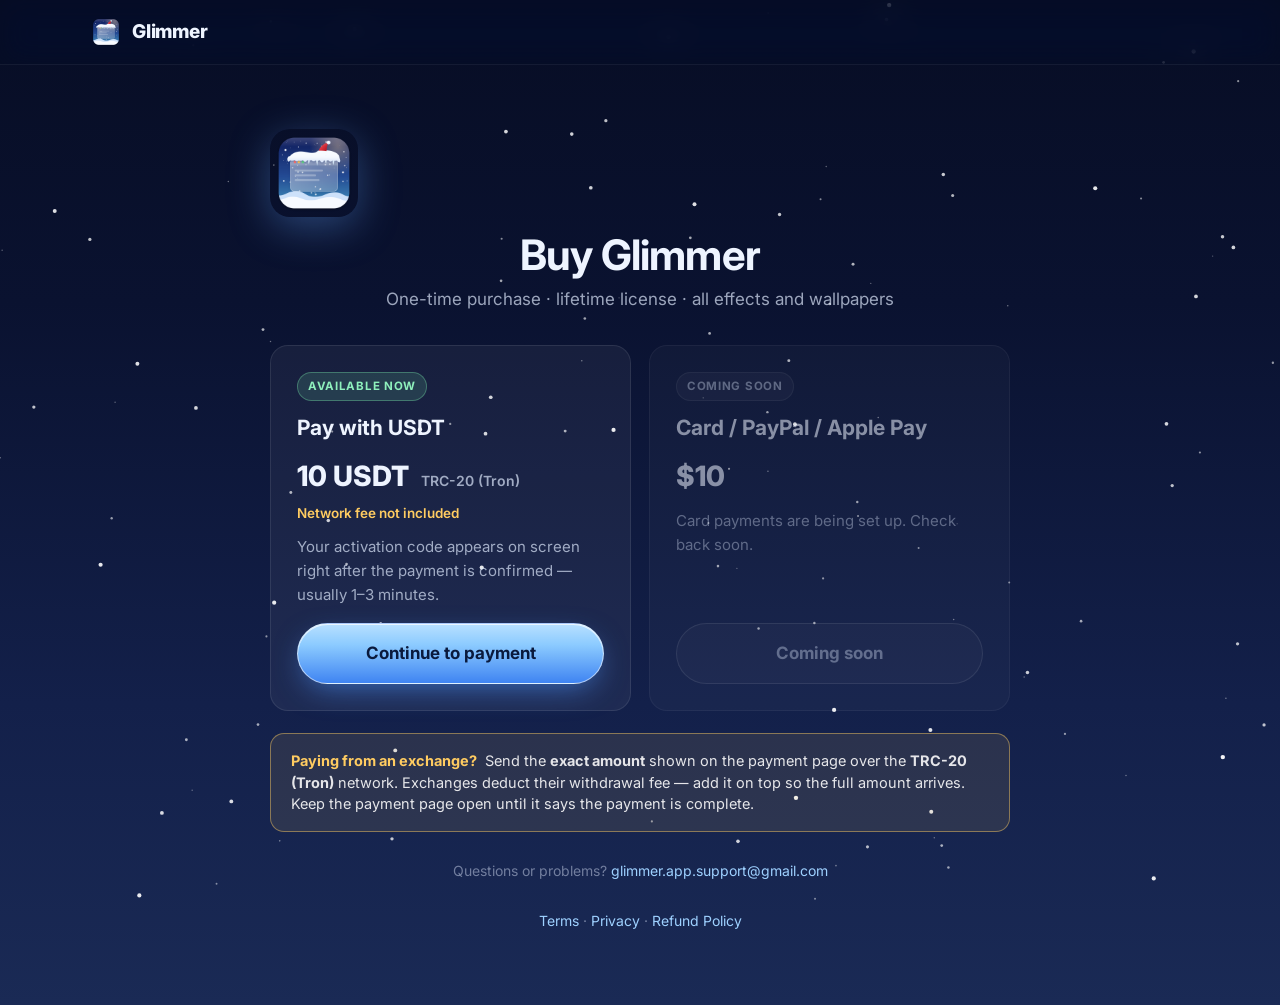
==== commit 2afd1abe: "Add Terms of Service, Privacy Policy and Refund Policy pages" ====
--- a/buy.html
+++ b/buy.html
@@ -56,6 +56,7 @@
     </div>
 
     <p class="checkout__help">Questions or problems? <a href="mailto:glimmer.app.support@gmail.com">glimmer.app.support@gmail.com</a></p>
+    <p class="checkout__help"><a href="terms.html">Terms</a> · <a href="privacy.html">Privacy</a> · <a href="refund.html">Refund Policy</a></p>
   </main>
 
   <script src="assets/main.js" defer></script>
--- a/assets/checkout.css
+++ b/assets/checkout.css
@@ -43,3 +43,12 @@
   .lookup { flex-direction: column; }
   .panel { padding: 22px 16px; }
 }
+
+/* terms / privacy / refund */
+.legal { max-width: 760px; min-height: calc(100vh - 150px); }
+.legal h1 { font-size: clamp(30px, 5vw, 40px); margin: 0 0 6px; }
+.legal__date { color: var(--dim); font-size: 14px; margin: 0 0 28px; }
+.legal h2 { font-size: 20px; margin: 30px 0 10px; }
+.legal p, .legal li { color: rgba(238, 244, 255, .82); font-size: 16px; line-height: 1.65; }
+.legal ul { padding-left: 22px; }
+.legal a { color: var(--ice); }
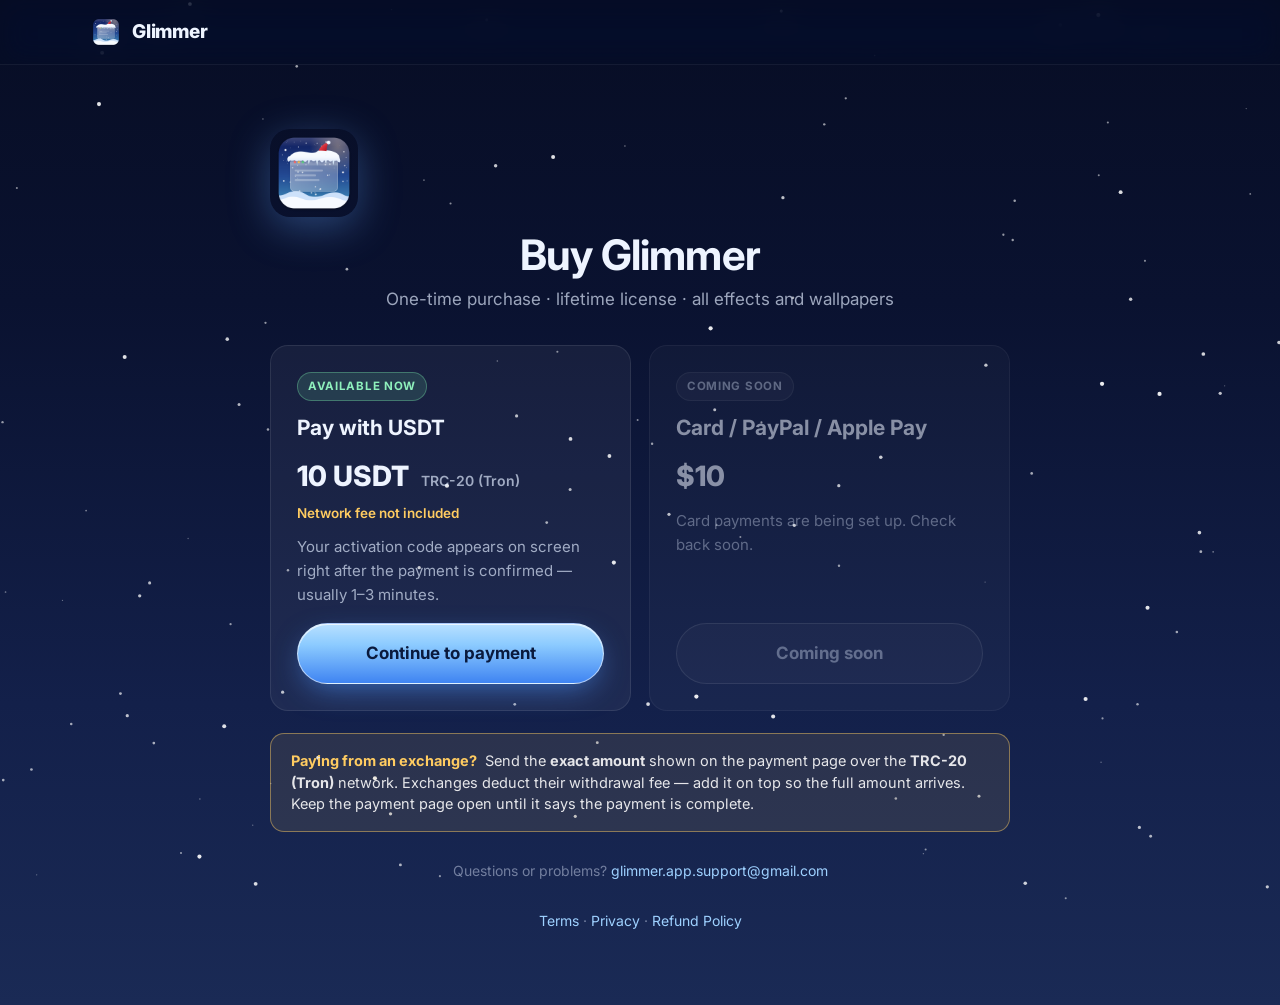
==== commit 5fea66a2: "Buy page: enable card, PayPal and Apple Pay checkout through Paddle" ====
--- a/buy.html
+++ b/buy.html
@@ -39,12 +39,12 @@
         <span class="btn btn--ice btn--lg btn--block">Continue to payment</span>
       </a>
 
-      <div class="option option--soon" aria-disabled="true">
-        <span class="option__badge option__badge--muted">Coming soon</span>
+      <div class="option option--soon" id="card-option" aria-disabled="true">
+        <span class="option__badge option__badge--muted" id="card-badge">Coming soon</span>
         <span class="option__title">Card / PayPal / Apple Pay</span>
         <span class="option__price">$10</span>
-        <span class="option__text">Card payments are being set up. Check back soon.</span>
-        <span class="btn btn--ghost btn--lg btn--block btn--soon">Coming soon</span>
+        <span class="option__text" id="card-text">Card payments are being set up. Check back soon.</span>
+        <span class="btn btn--ghost btn--lg btn--block btn--soon" id="card-btn">Coming soon</span>
       </div>
     </div>
 
@@ -60,5 +60,38 @@
   </main>
 
   <script src="assets/main.js" defer></script>
+  <script src="https://cdn.paddle.com/paddle/v2/paddle.js"></script>
+  <script>
+  // Card / PayPal / Apple Pay через Paddle: окно оплаты поверх страницы, после оплаты — thanks.html с кодом.
+  // Пока PADDLE_PRICE пустой, вариант остаётся «Coming soon».
+  (function () {
+    const PADDLE_TOKEN = 'live_e61cd0f944f30fe17241dd42fb3';
+    const PADDLE_PRICE = 'pri_01m7r6mc02vxbh11fkssy6x6kq';                       // pri_… цены Glimmer $10
+    if (!PADDLE_PRICE || !window.Paddle) return;
+    const rnd = () => Array.from(crypto.getRandomValues(new Uint8Array(16)), b => b.toString(16).padStart(2, '0')).join('');
+    let order = null;
+    Paddle.Initialize({
+      token: PADDLE_TOKEN,
+      eventCallback: e => {
+        if (e.name === 'checkout.completed' && e.data && e.data.transaction_id && order)
+          location.href = `thanks.html?tx=${encodeURIComponent(e.data.transaction_id)}&t=${order}`;
+      }
+    });
+    const opt = document.getElementById('card-option'), btn = document.getElementById('card-btn');
+    opt.classList.remove('option--soon'); opt.removeAttribute('aria-disabled'); opt.style.cursor = 'pointer';
+    document.getElementById('card-badge').className = 'option__badge';
+    document.getElementById('card-badge').textContent = 'Available now';
+    document.getElementById('card-text').textContent = 'Pay with a card, PayPal, Apple Pay or Google Pay. Your activation code appears on screen right after payment.';
+    btn.className = 'btn btn--ice btn--lg btn--block'; btn.textContent = 'Continue to payment';
+    opt.addEventListener('click', () => {
+      order = rnd();
+      Paddle.Checkout.open({
+        items: [{ priceId: PADDLE_PRICE, quantity: 1 }],
+        customData: { glimmer: order },
+        settings: { displayMode: 'overlay', theme: 'dark', locale: 'en' }
+      });
+    });
+  })();
+  </script>
 </body>
 </html>
